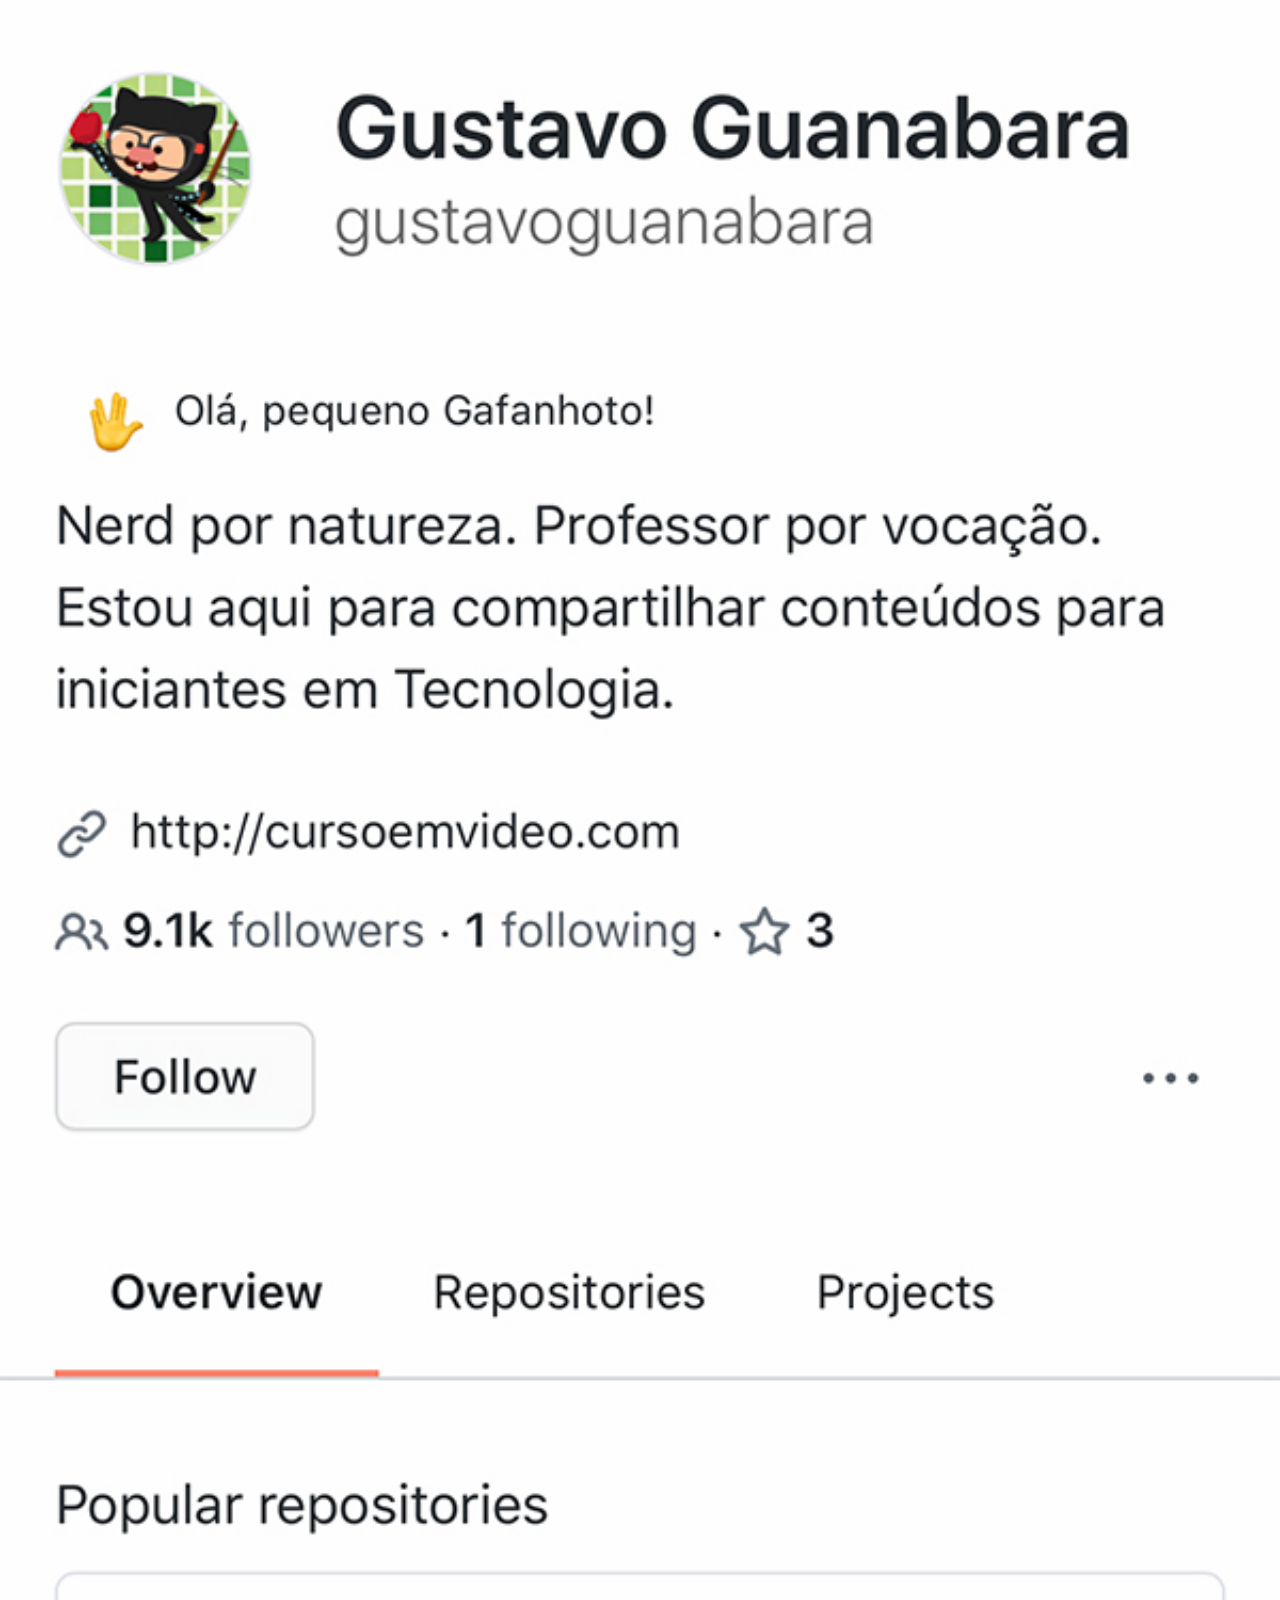
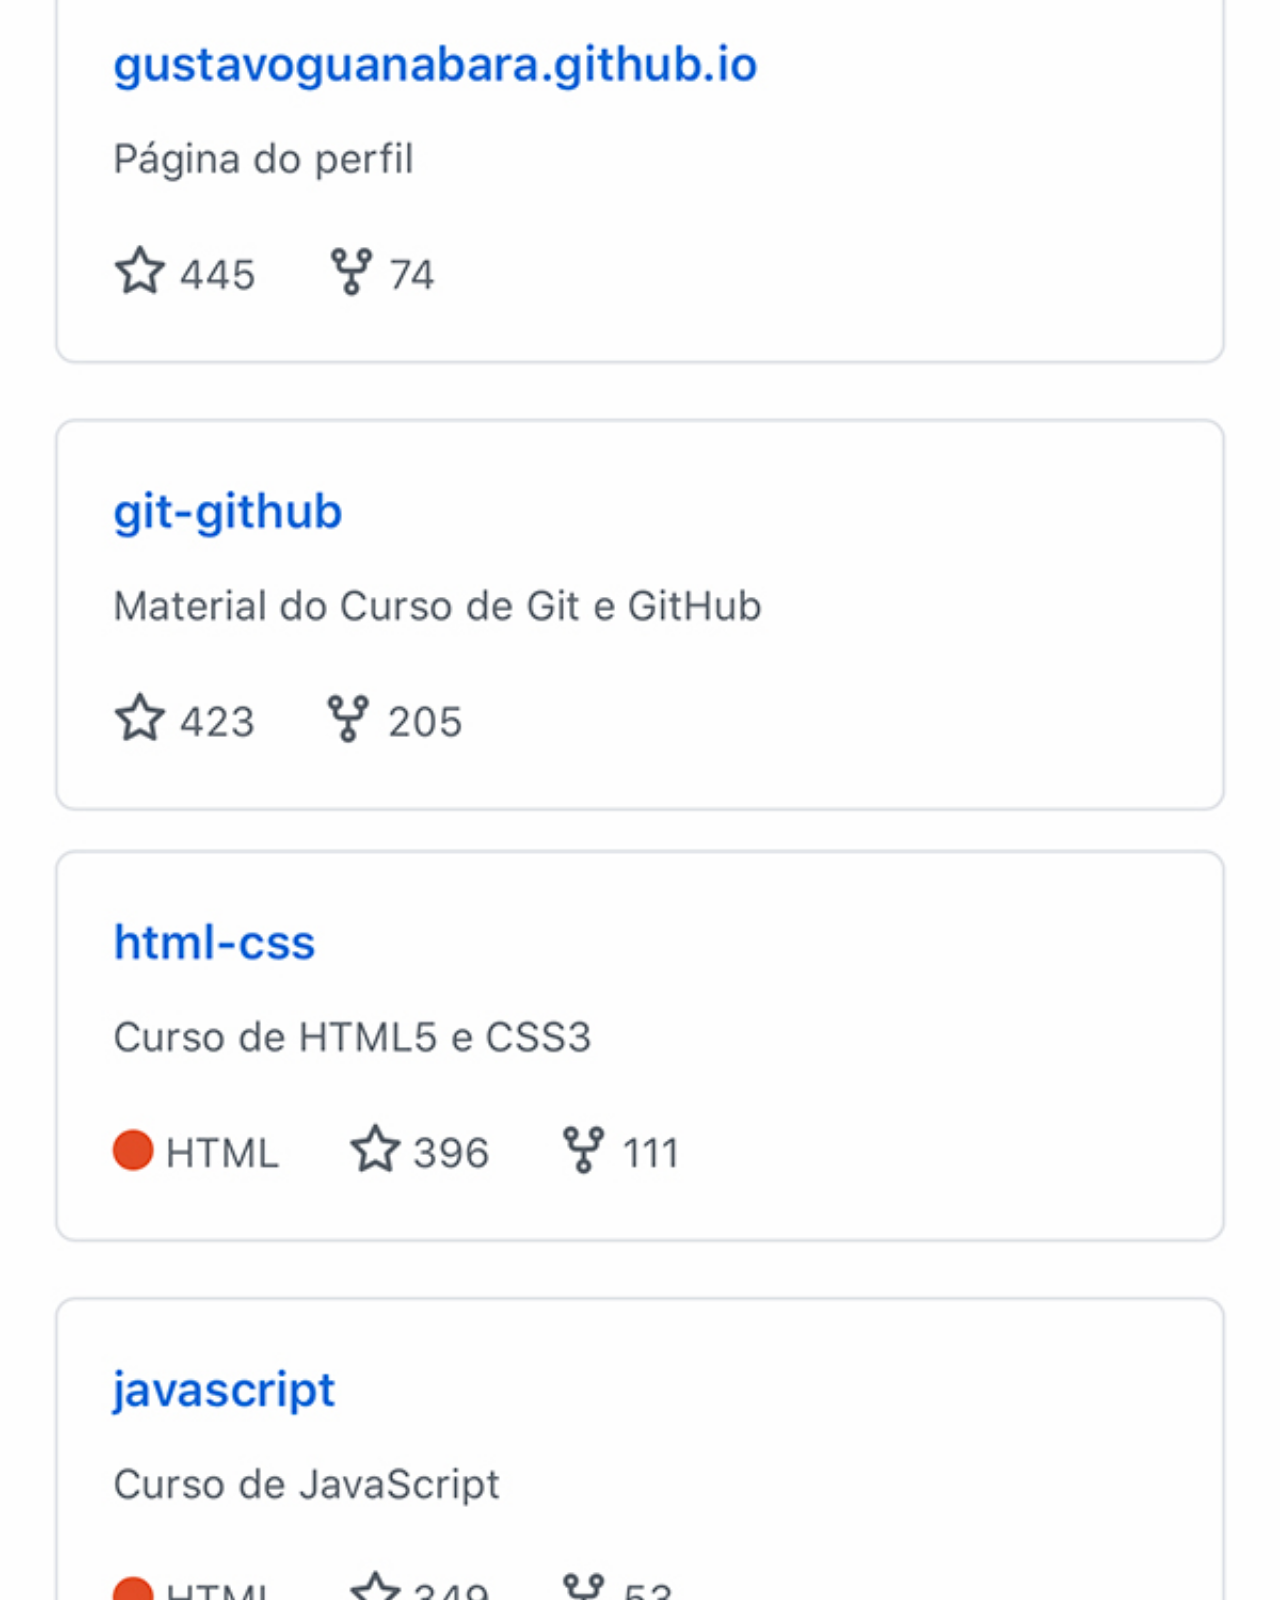
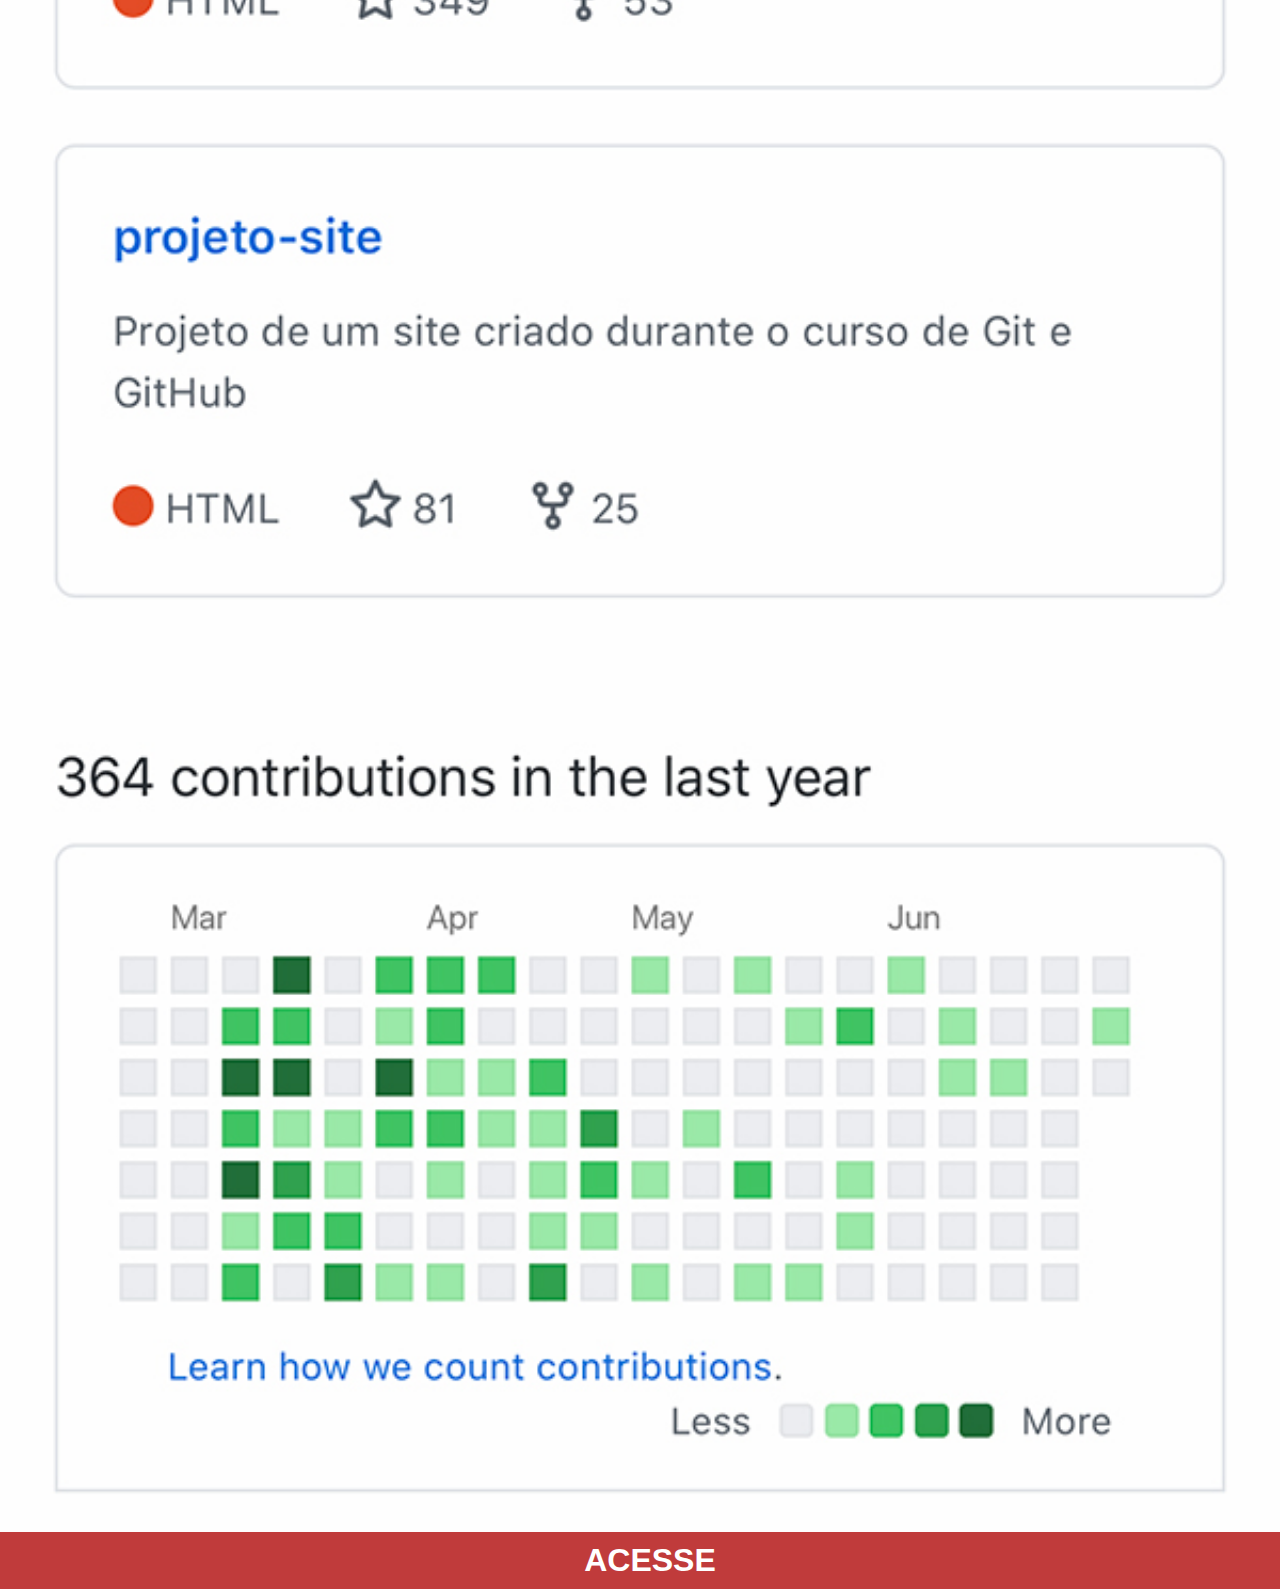
==== github.html @ 5a3391c4 "att tela" ====
<!DOCTYPE html>
<html lang="pt-br">
<head>
    <meta charset="UTF-8">
    <meta name="viewport" content="width=device-width, initial-scale=1.0">
    <title>GitHub</title>
    <link rel="stylesheet" href="estilos/social.css">
</head>
<body>
    <img src="imagens/tela-github.jpg" alt="GitHub">
    <a href="https://github.com/gustavoguanabara" target="_blank">ACESSE</a>
</body>
</html>
---- estilos/social.css ----
@charset "UTF-8";

* {
    margin: 0px;
    padding: 0px;
}

::-webkit-scrollbar {
    width: 0px;
    height: 0px;
}

body {
    font-family: Arial, Helvetica, sans-serif;
}

img {
    width: 100vw;
}

a {
    font-family: Arial, Helvetica, sans-serif;
    font-size: 2em;
    font-weight: bolder;
    text-decoration: none;
    background-color: rgba(173, 0, 0, 0.768);
    color: white;
    text-align: center;
    width: 100vw;
    display: block;
    margin-top: -3.5px;
    padding: 10px;
}

a:hover {
    text-decoration: underline;
    background-color: red;
}
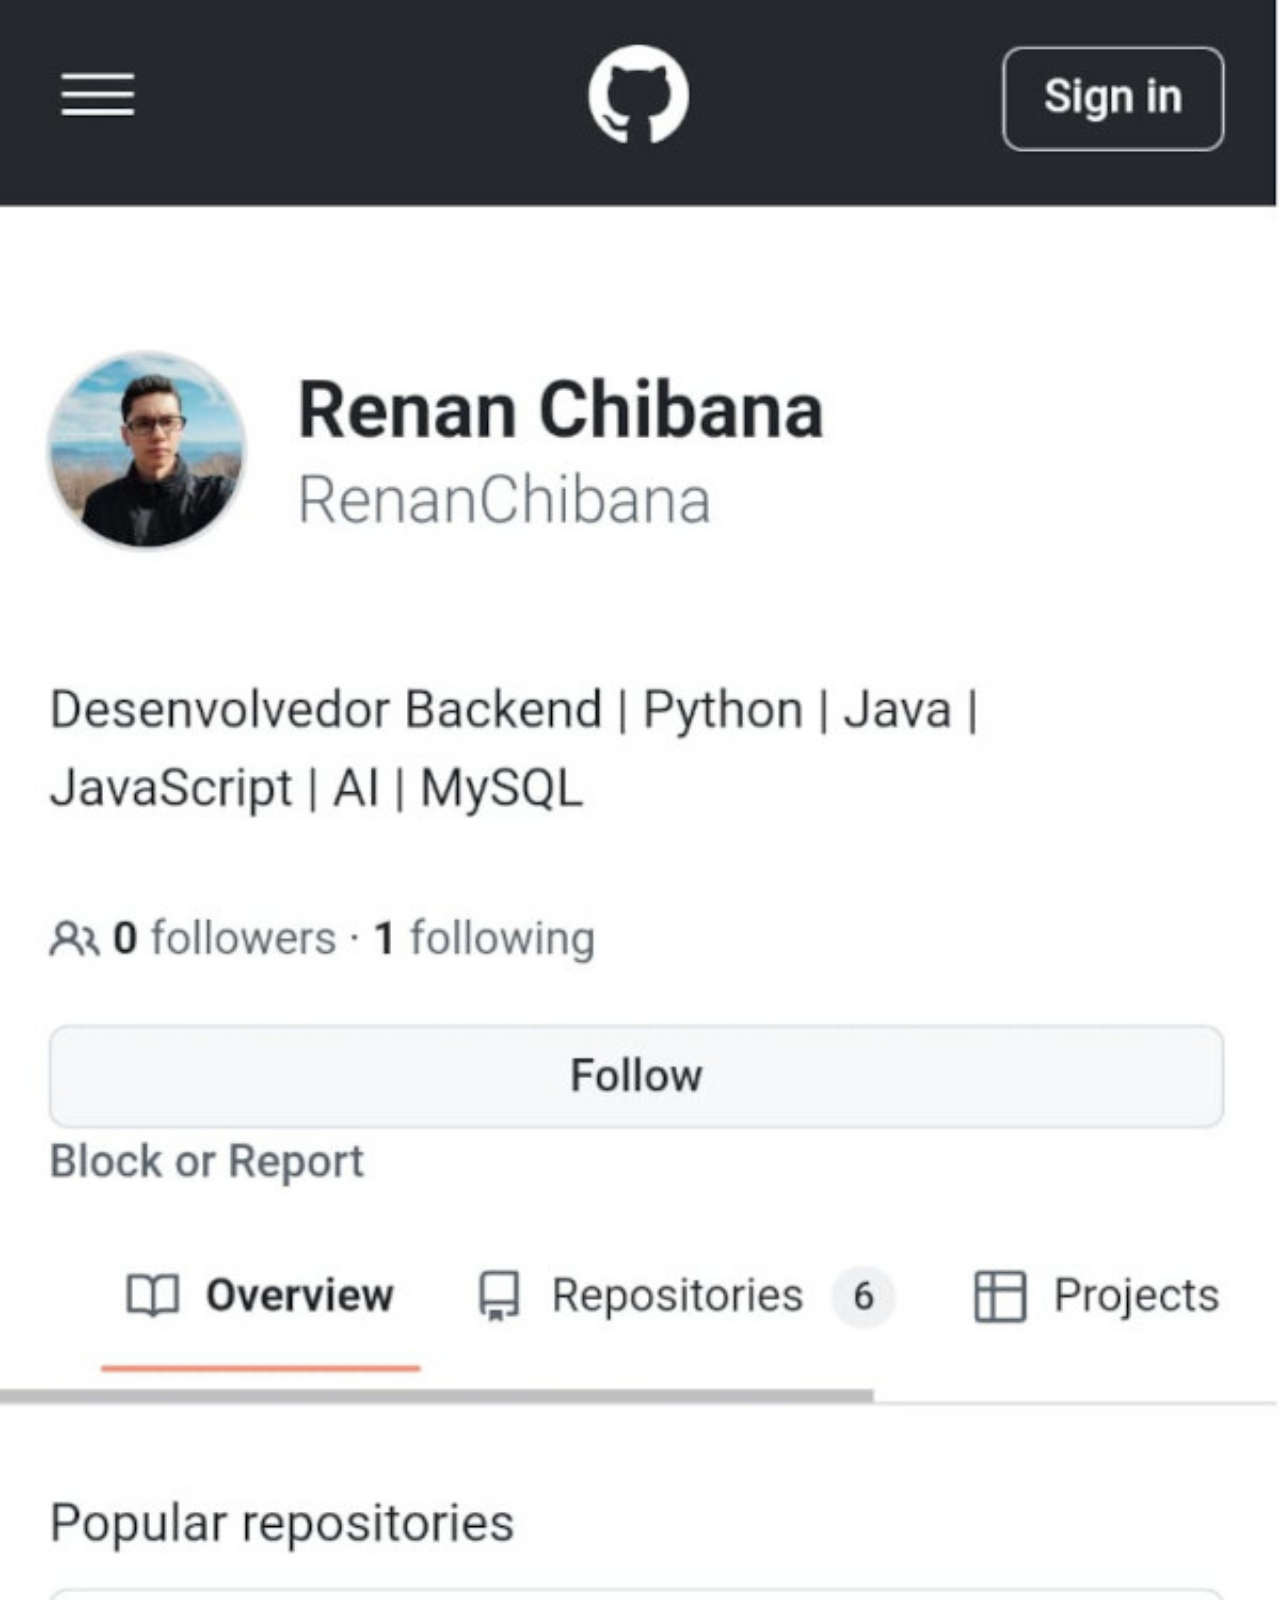
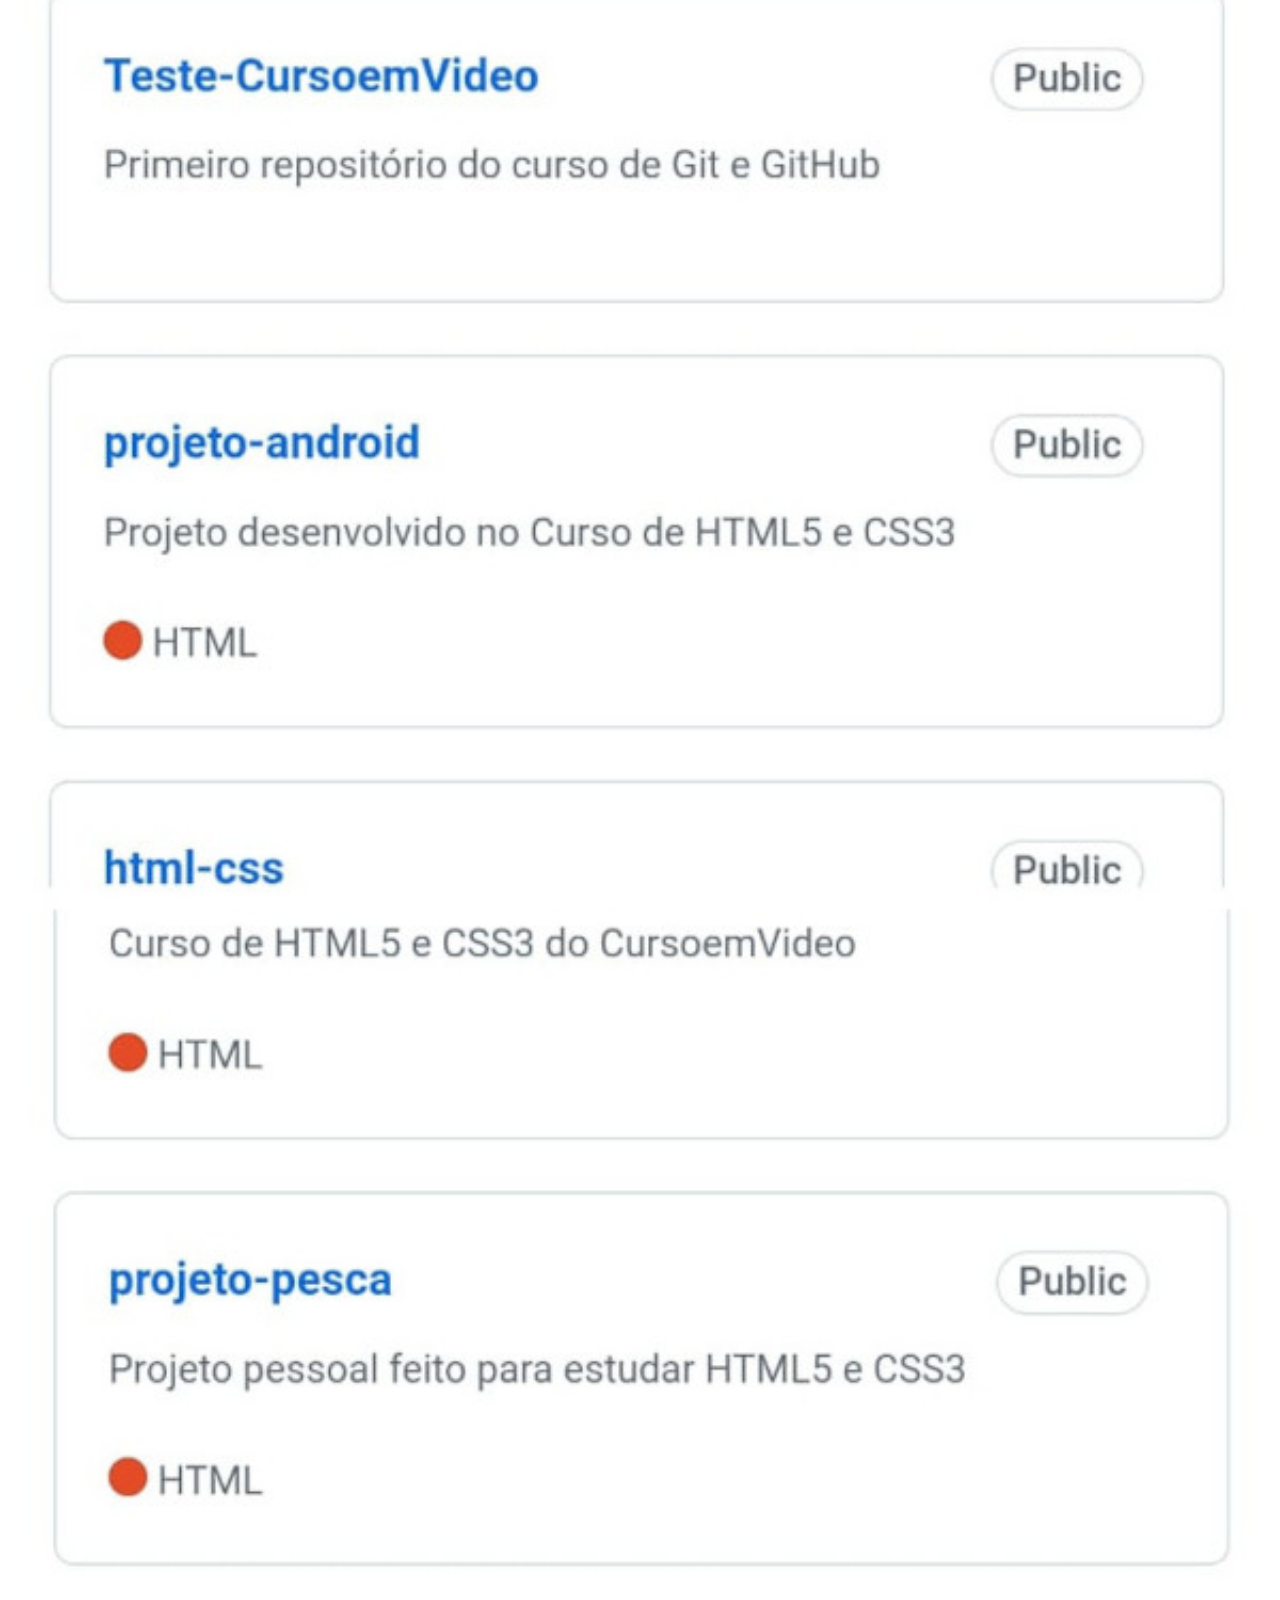
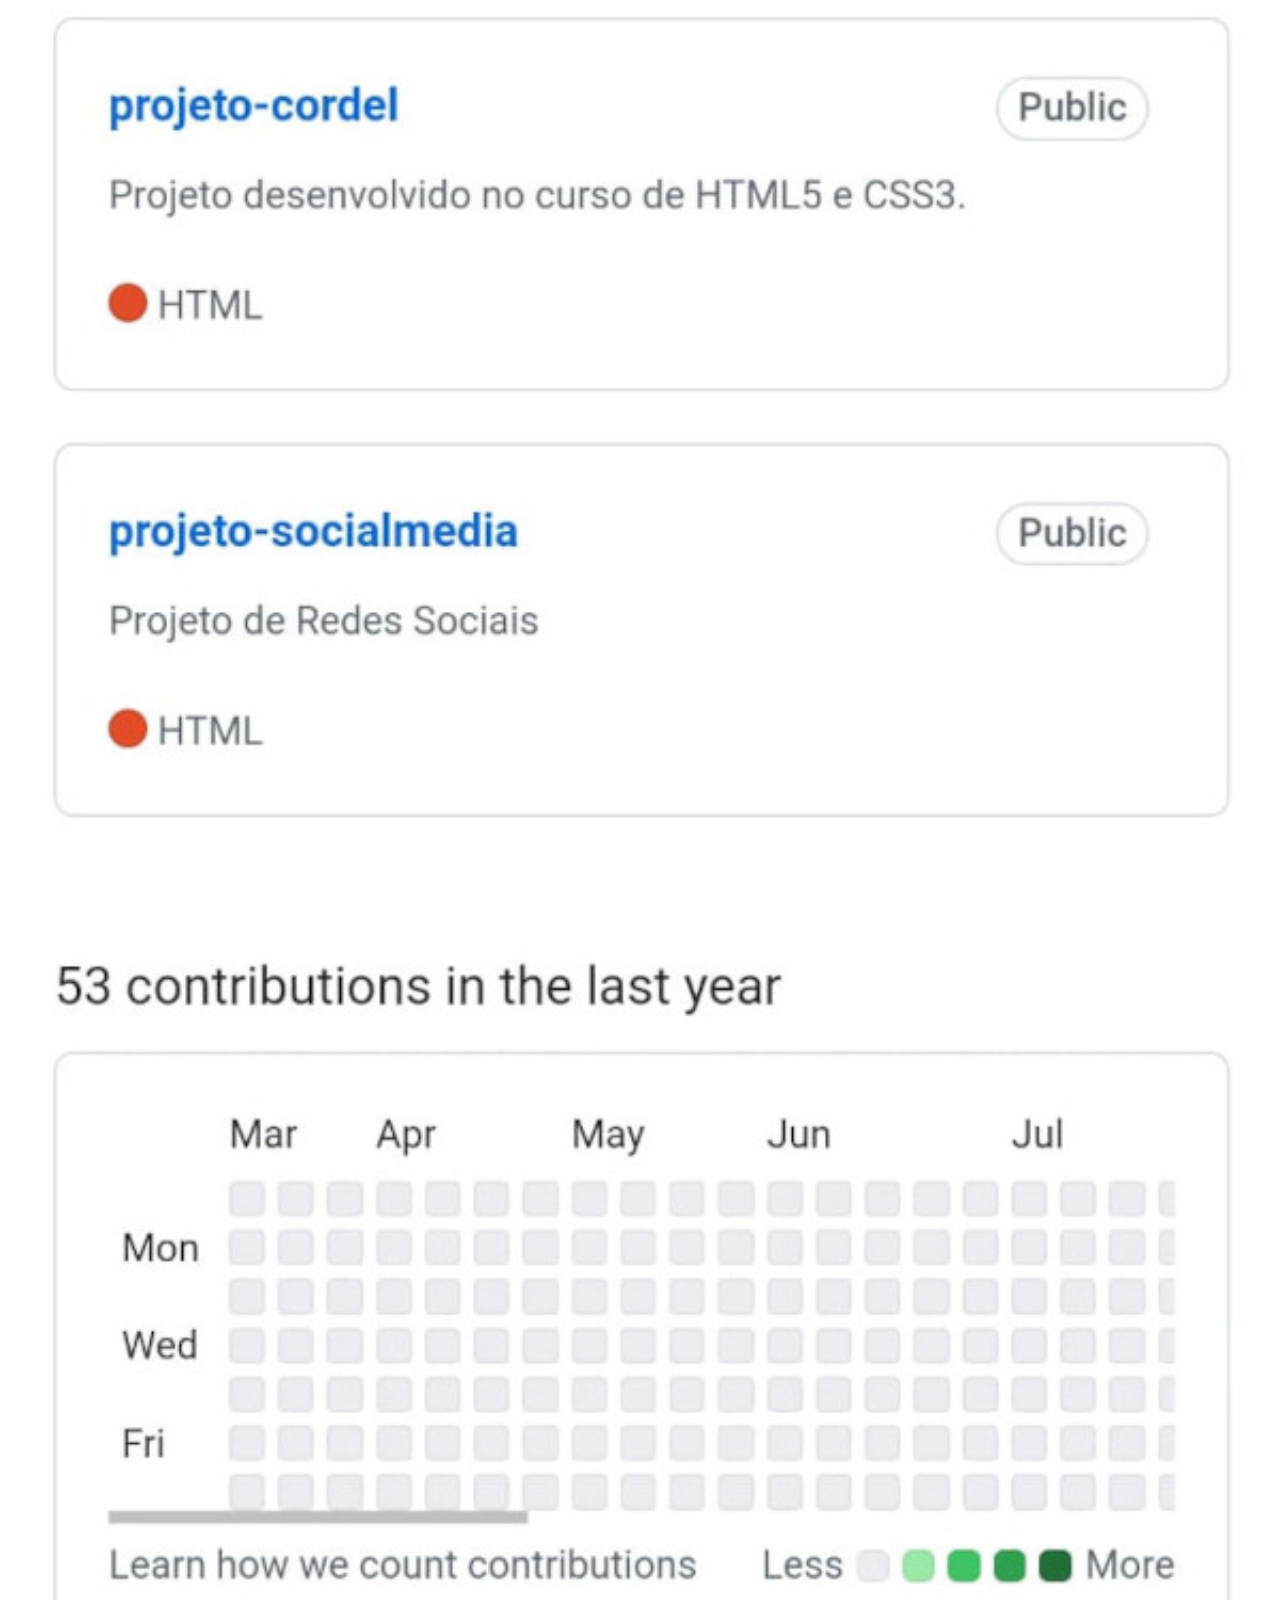
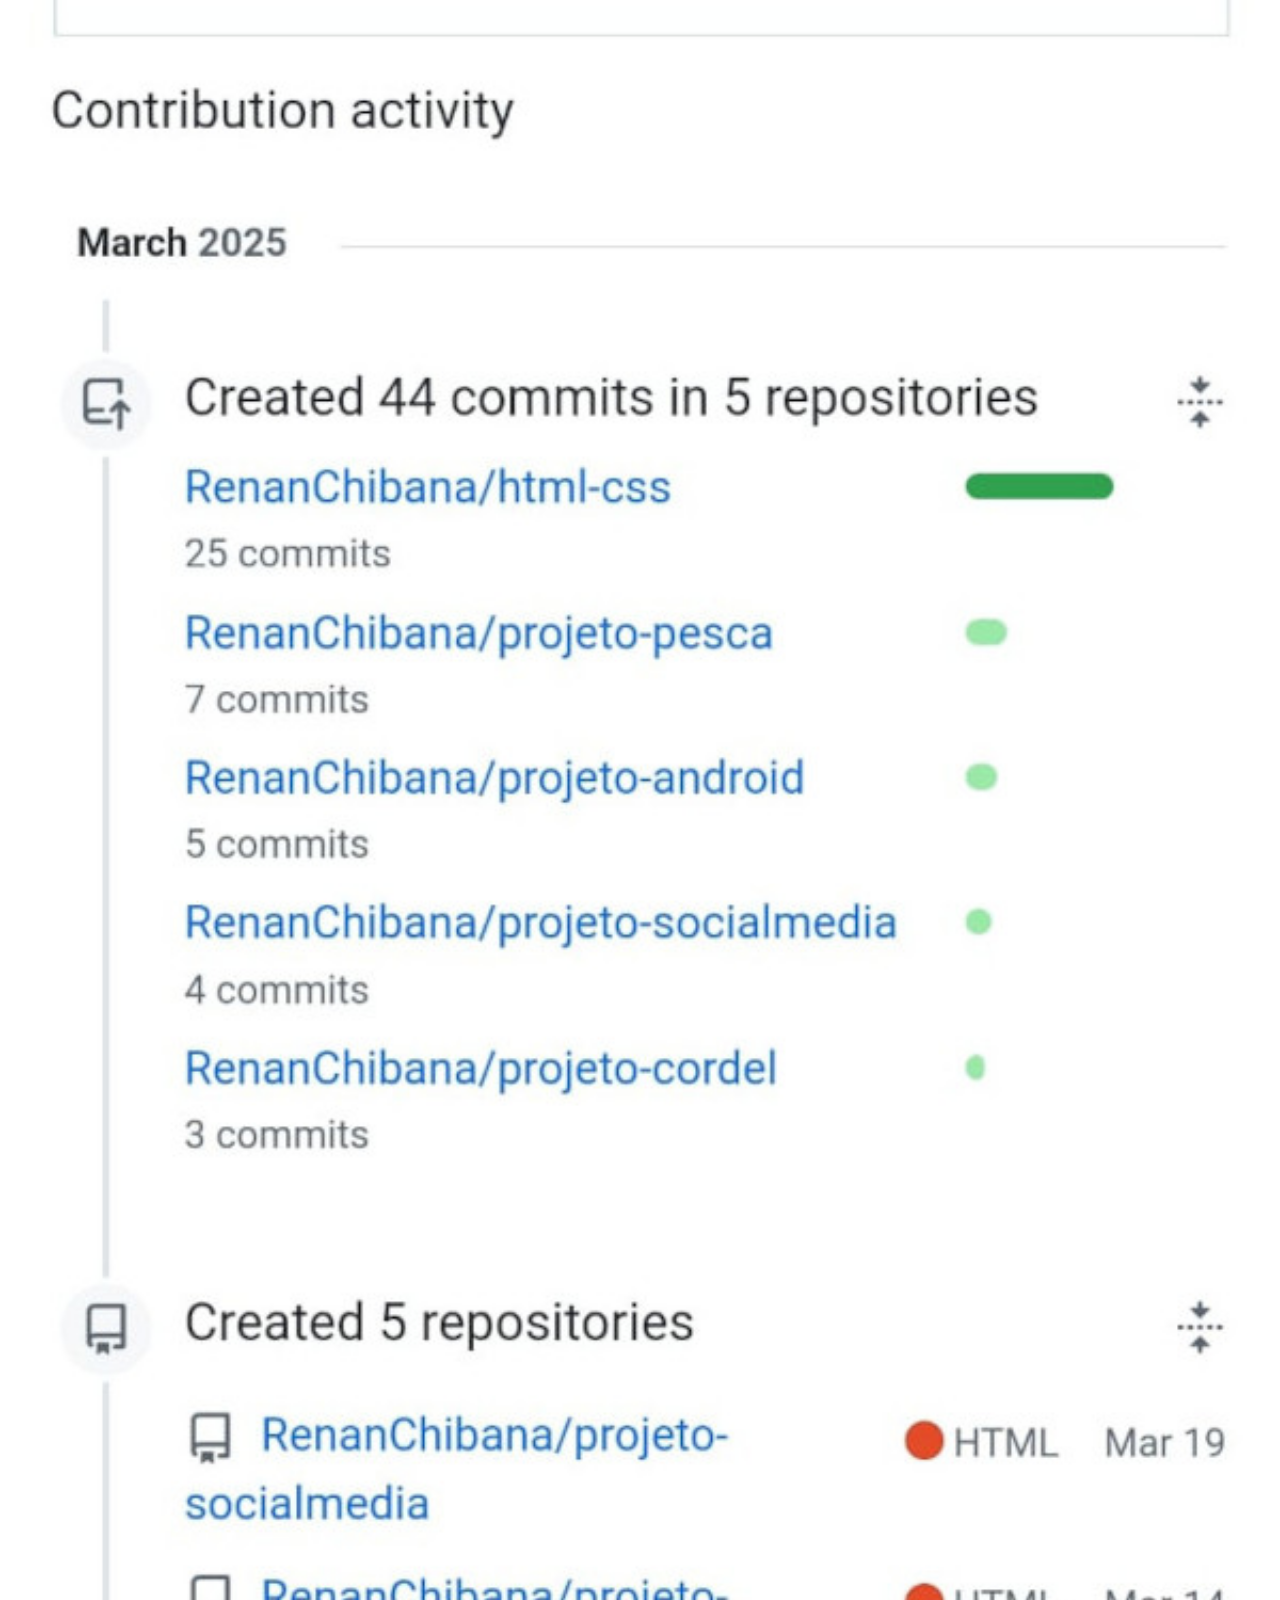
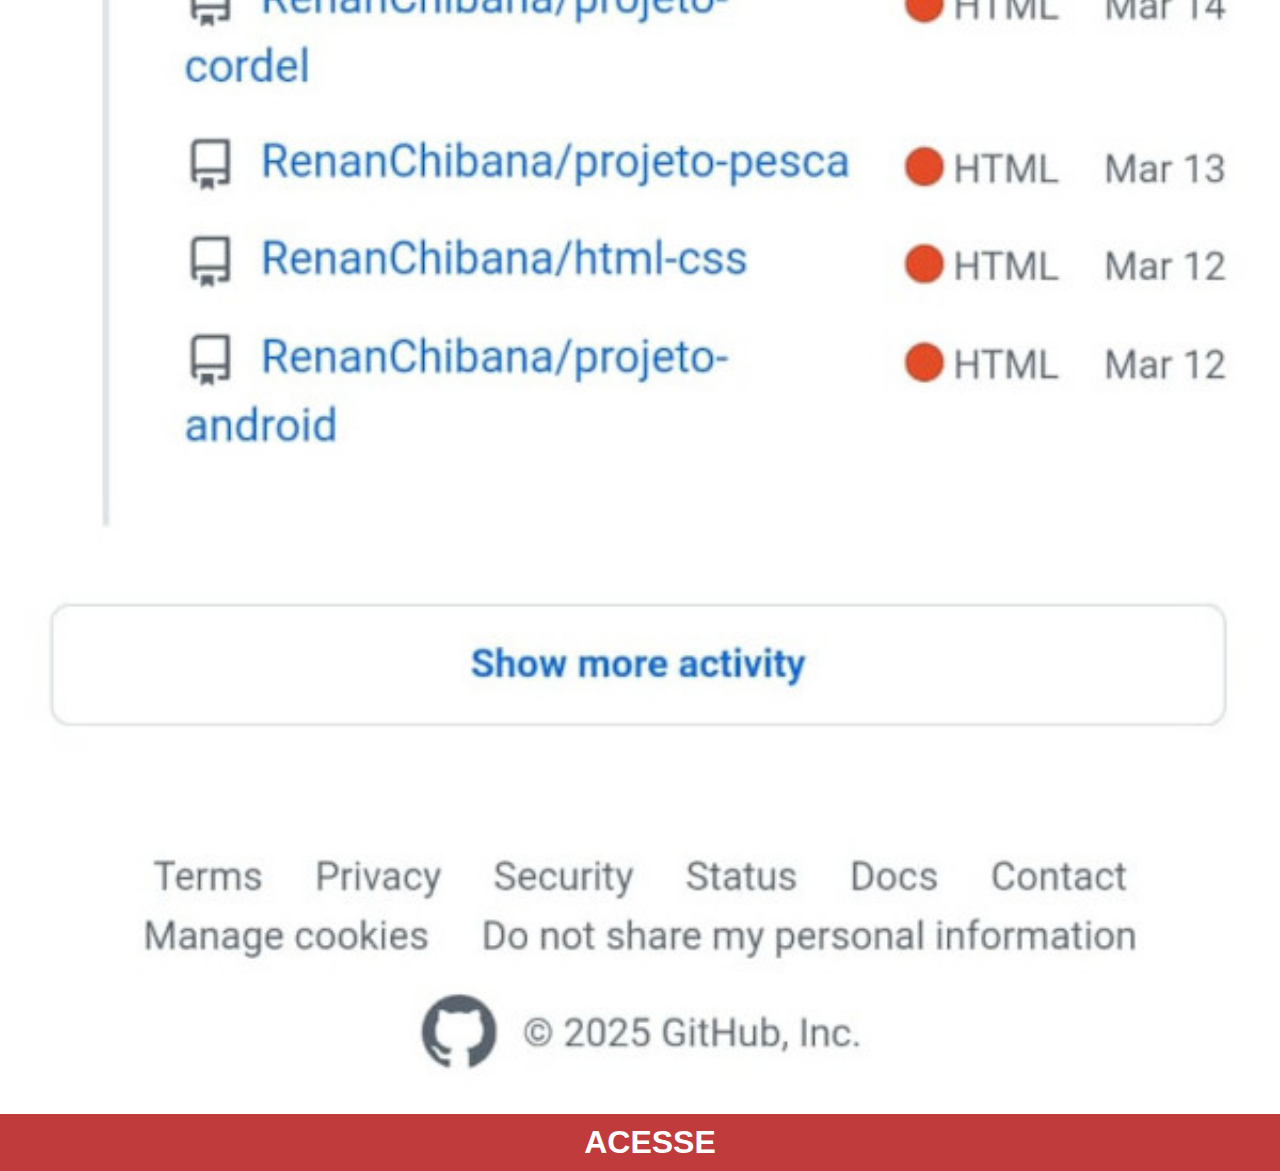
==== commit 87afc41c: "att sociais" ====
--- a/github.html
+++ b/github.html
@@ -8,6 +8,6 @@
 </head>
 <body>
     <img src="imagens/tela-github.jpg" alt="GitHub">
-    <a href="https://github.com/gustavoguanabara" target="_blank">ACESSE</a>
+    <a href="https://github.com/renanchibana" target="_blank">ACESSE</a>
 </body>
 </html>